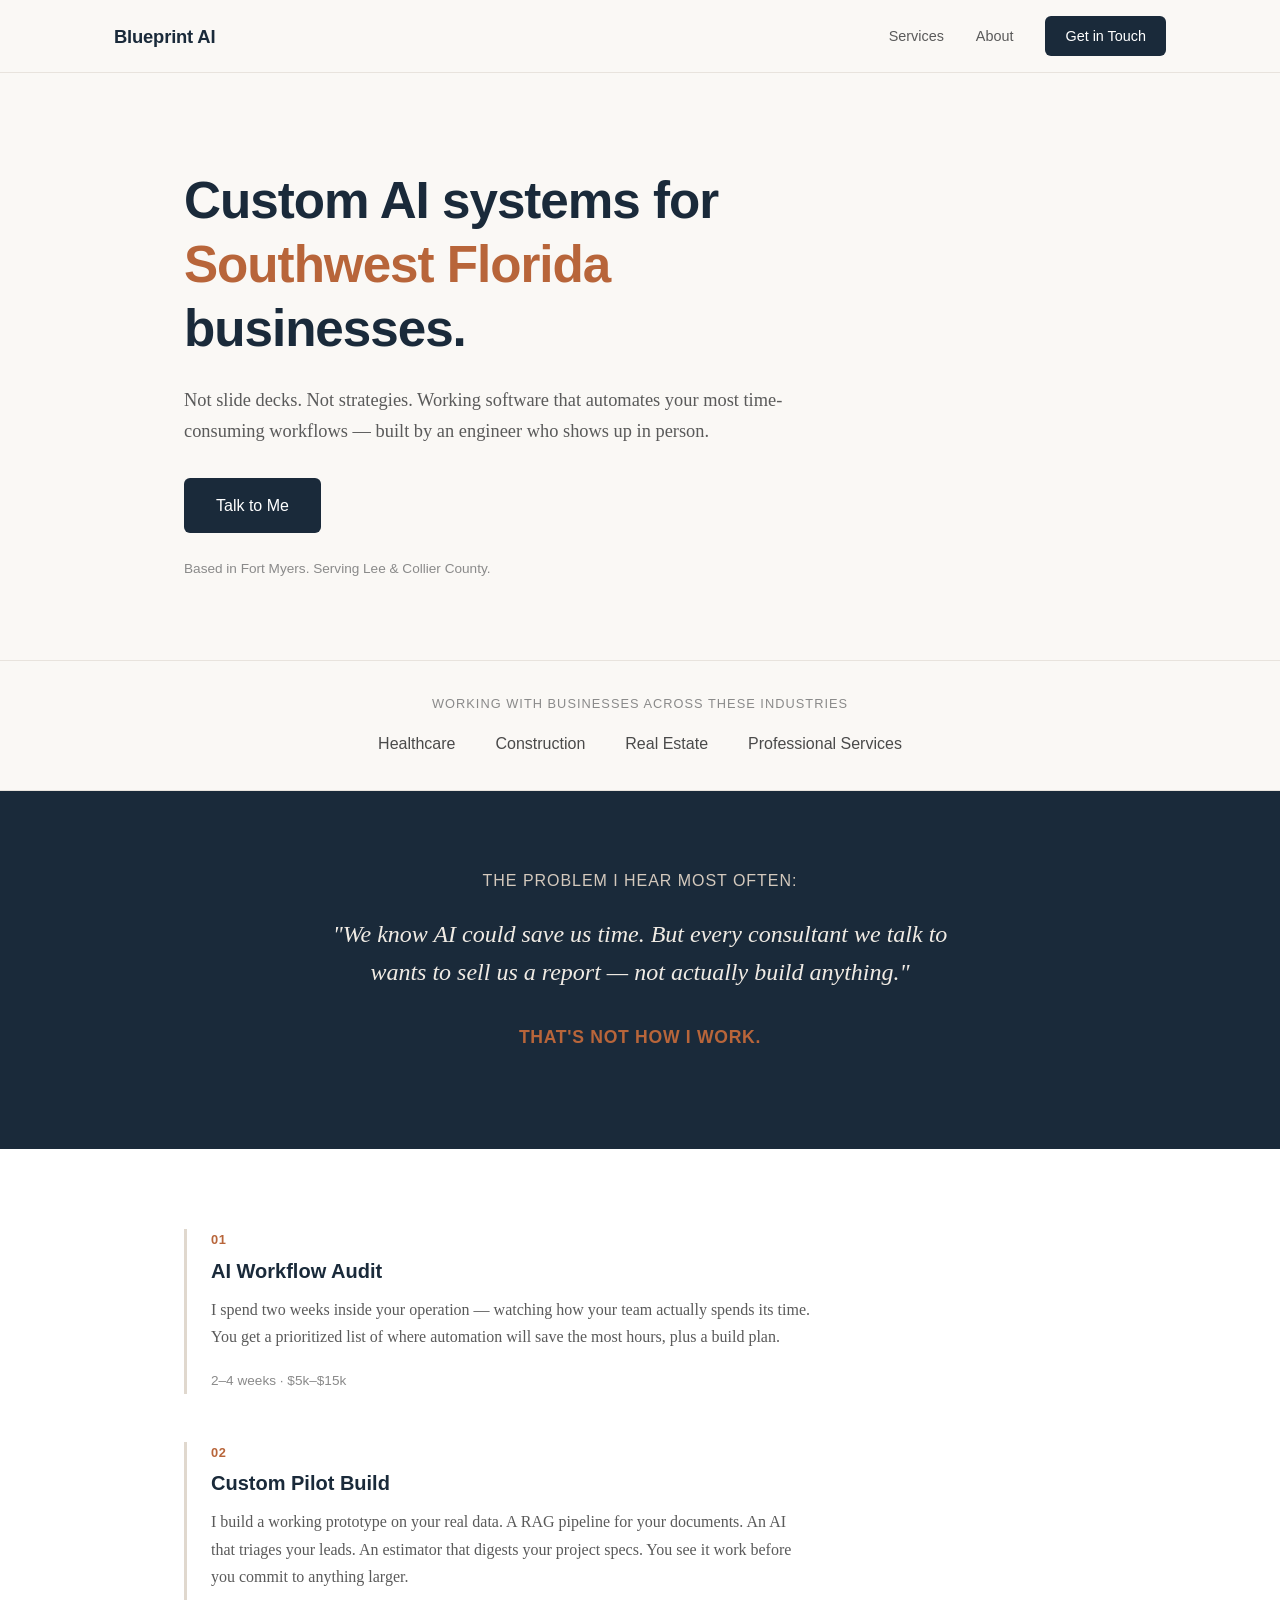
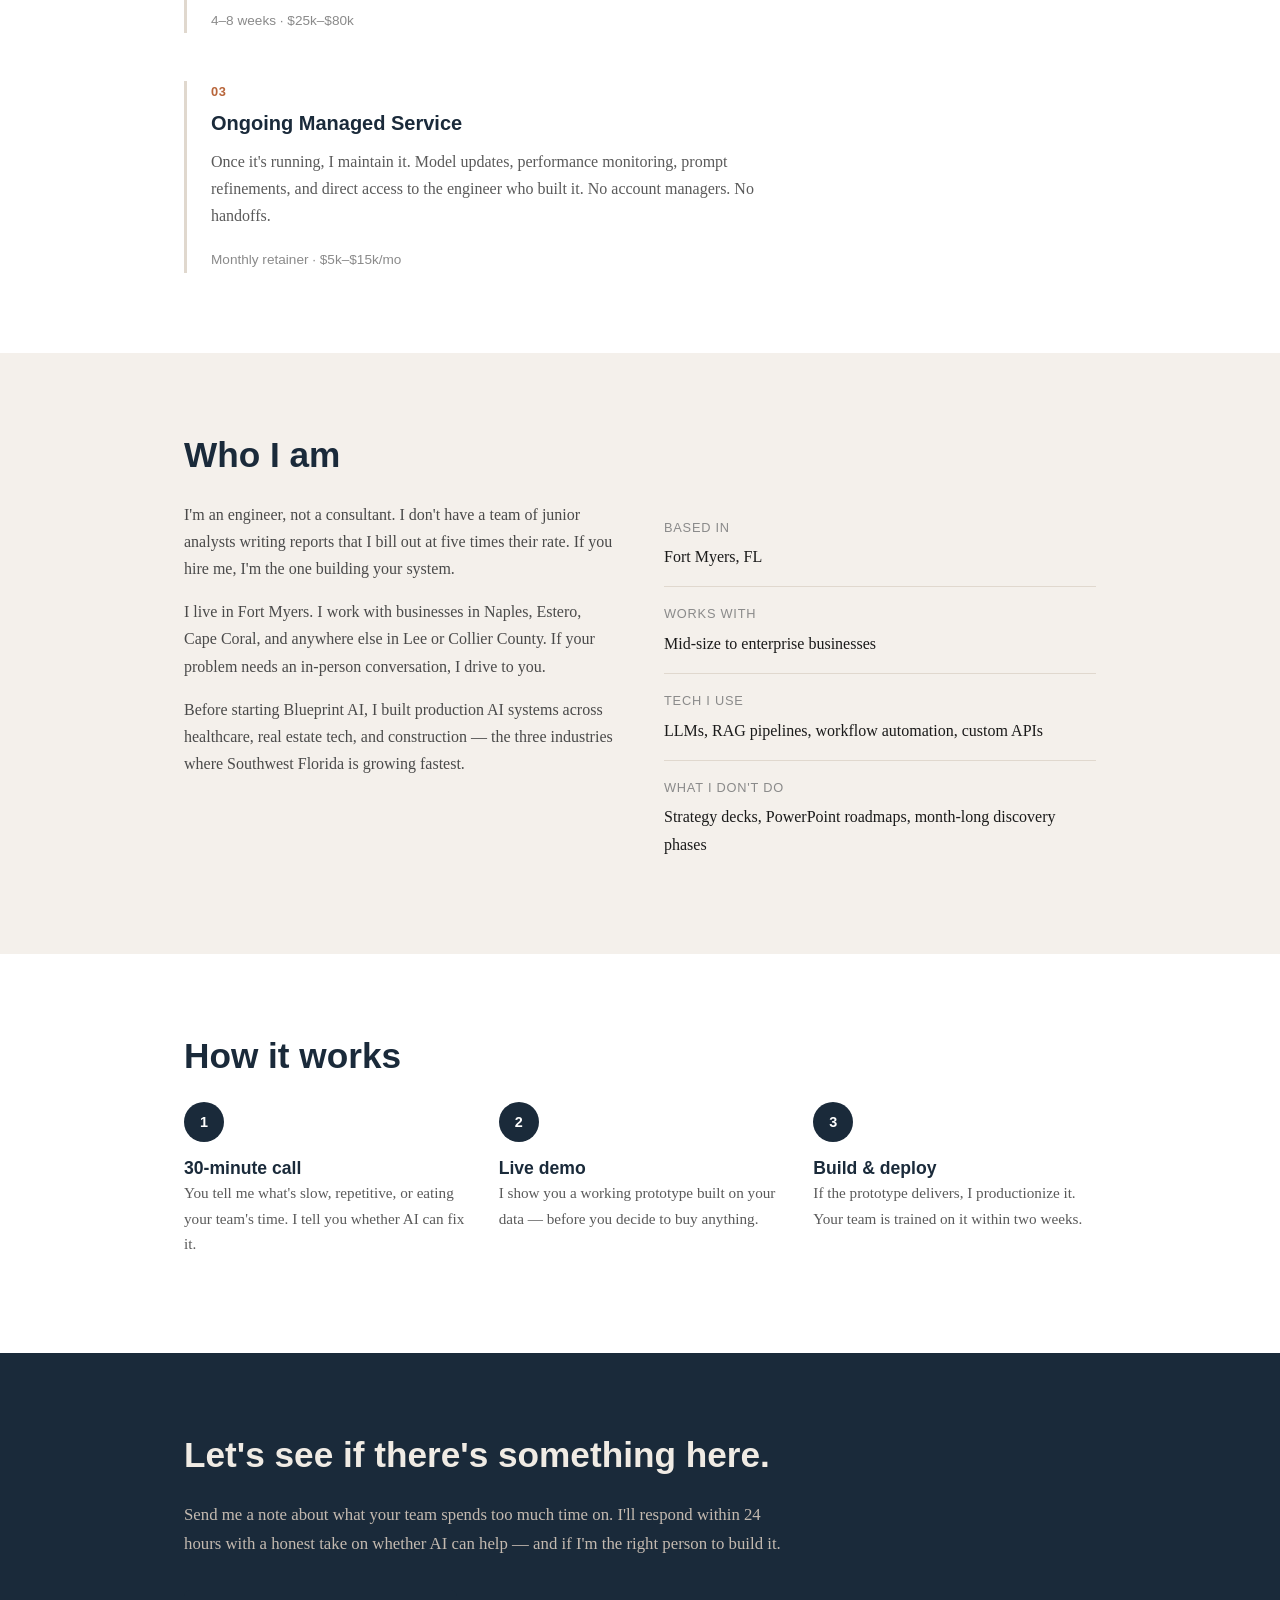
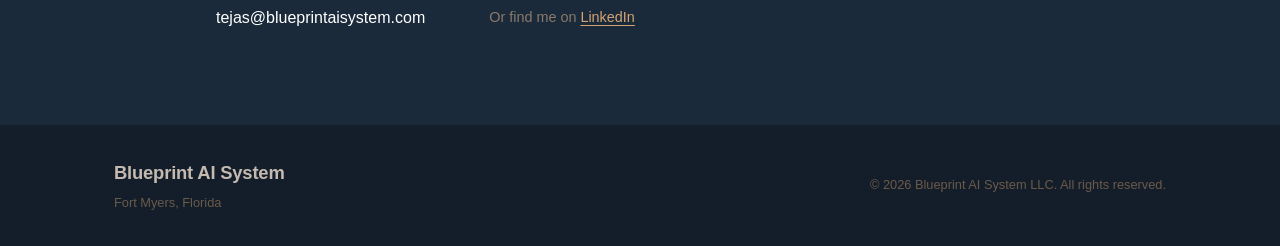
==== index.html @ 08731248 "Add files via upload" ====
<!DOCTYPE html>
<html lang="en">
<head>
  <meta charset="UTF-8">
  <meta name="viewport" content="width=device-width, initial-scale=1.0">
  <title>Blueprint AI System — AI Consulting for SW Florida</title>
  <meta name="description" content="Custom AI systems for healthcare, construction, and real estate businesses in Fort Myers, Naples, and Estero, Florida.">
  <link rel="stylesheet" href="styles.css">
  <link rel="icon" type="image/svg+xml" href="data:image/svg+xml,<svg xmlns='http://www.w3.org/2000/svg' viewBox='0 0 32 32'><rect width='32' height='32' rx='6' fill='%231a2a3a'/><text x='50%25' y='55%25' dominant-baseline='middle' text-anchor='middle' fill='%23ffffff' font-size='18' font-family='system-ui' font-weight='bold'>B</text></svg>">
</head>
<body>

<nav>
  <div class="nav-inner">
    <span class="logo">Blueprint AI</span>
    <div class="nav-links">
      <a href="#services">Services</a>
      <a href="#about">About</a>
      <a href="#contact" class="btn-nav">Get in Touch</a>
    </div>
  </div>
</nav>

<section class="hero">
  <div class="hero-content">
    <h1>Custom AI systems for<br><span class="accent">Southwest Florida</span> businesses.</h1>
    <p class="hero-sub">Not slide decks. Not strategies. Working software that automates your most time-consuming workflows — built by an engineer who shows up in person.</p>
    <a href="#contact" class="btn-primary">Talk to Me</a>
    <p class="hero-footnote">Based in Fort Myers. Serving Lee &amp; Collier County.</p>
  </div>
</section>

<section class="logos-bar">
  <p>Working with businesses across these industries</p>
  <div class="logo-list">
    <span>Healthcare</span>
    <span>Construction</span>
    <span>Real Estate</span>
    <span>Professional Services</span>
  </div>
</section>

<section class="problem" id="services">
  <div class="section-inner">
    <h2>The problem I hear most often:</h2>
    <p class="problem-text">"We know AI could save us time. But every consultant we talk to wants to sell us a report — not actually build anything."</p>
    <p class="solution-label">That's not how I work.</p>
  </div>
</section>

<section class="services">
  <div class="section-inner">
    <div class="service-card">
      <span class="service-num">01</span>
      <h3>AI Workflow Audit</h3>
      <p>I spend two weeks inside your operation — watching how your team actually spends its time. You get a prioritized list of where automation will save the most hours, plus a build plan.</p>
      <span class="service-meta">2&ndash;4 weeks &middot; $5k&ndash;$15k</span>
    </div>
    <div class="service-card">
      <span class="service-num">02</span>
      <h3>Custom Pilot Build</h3>
      <p>I build a working prototype on your real data. A RAG pipeline for your documents. An AI that triages your leads. An estimator that digests your project specs. You see it work before you commit to anything larger.</p>
      <span class="service-meta">4&ndash;8 weeks &middot; $25k&ndash;$80k</span>
    </div>
    <div class="service-card">
      <span class="service-num">03</span>
      <h3>Ongoing Managed Service</h3>
      <p>Once it's running, I maintain it. Model updates, performance monitoring, prompt refinements, and direct access to the engineer who built it. No account managers. No handoffs.</p>
      <span class="service-meta">Monthly retainer &middot; $5k&ndash;$15k/mo</span>
    </div>
  </div>
</section>

<section class="about" id="about">
  <div class="section-inner">
    <h2>Who I am</h2>
    <div class="about-grid">
      <div class="about-text">
        <p>I'm an engineer, not a consultant. I don't have a team of junior analysts writing reports that I bill out at five times their rate. If you hire me, I'm the one building your system.</p>
        <p>I live in Fort Myers. I work with businesses in Naples, Estero, Cape Coral, and anywhere else in Lee or Collier County. If your problem needs an in-person conversation, I drive to you.</p>
        <p>Before starting Blueprint AI, I built production AI systems across healthcare, real estate tech, and construction — the three industries where Southwest Florida is growing fastest.</p>
      </div>
      <div class="about-details">
        <div class="detail-item">
          <span class="detail-label">Based in</span>
          <span>Fort Myers, FL</span>
        </div>
        <div class="detail-item">
          <span class="detail-label">Works with</span>
          <span>Mid-size to enterprise businesses</span>
        </div>
        <div class="detail-item">
          <span class="detail-label">Tech I use</span>
          <span>LLMs, RAG pipelines, workflow automation, custom APIs</span>
        </div>
        <div class="detail-item">
          <span class="detail-label">What I don't do</span>
          <span>Strategy decks, PowerPoint roadmaps, month-long discovery phases</span>
        </div>
      </div>
    </div>
  </div>
</section>

<section class="how">
  <div class="section-inner">
    <h2>How it works</h2>
    <div class="steps">
      <div class="step">
        <span class="step-num">1</span>
        <h4>30-minute call</h4>
        <p>You tell me what's slow, repetitive, or eating your team's time. I tell you whether AI can fix it.</p>
      </div>
      <div class="step">
        <span class="step-num">2</span>
        <h4>Live demo</h4>
        <p>I show you a working prototype built on your data — before you decide to buy anything.</p>
      </div>
      <div class="step">
        <span class="step-num">3</span>
        <h4>Build & deploy</h4>
        <p>If the prototype delivers, I productionize it. Your team is trained on it within two weeks.</p>
      </div>
    </div>
  </div>
</section>

<section class="contact" id="contact">
  <div class="section-inner">
    <h2>Let's see if there's something here.</h2>
    <p class="contact-sub">Send me a note about what your team spends too much time on. I'll respond within 24 hours with a honest take on whether AI can help — and if I'm the right person to build it.</p>
    <div class="contact-links">
      <a href="mailto:tejas@blueprintaisystem.com" class="btn-primary">tejas@blueprintaisystem.com</a>
      <p class="contact-or">Or find me on <a href="#" class="underline">LinkedIn</a></p>
    </div>
  </div>
</section>

<footer>
  <div class="footer-inner">
    <div class="footer-left">
      <span class="logo">Blueprint AI System</span>
      <p class="footer-small">Fort Myers, Florida</p>
    </div>
    <div class="footer-right">
      <p class="footer-small">&copy; 2026 Blueprint AI System LLC. All rights reserved.</p>
    </div>
  </div>
</footer>

</body>
</html>
---- styles.css ----
/* Blueprint AI System — Brand Styles */

/* --- Reset & Base --- */
*, *::before, *::after { box-sizing: border-box; margin: 0; padding: 0; }

html {
  font-size: 16px;
  scroll-behavior: smooth;
}

body {
  font-family: Georgia, "Times New Roman", Times, serif;
  color: #1a1a1a;
  background: #faf8f5;
  line-height: 1.7;
  -webkit-font-smoothing: antialiased;
}

img { max-width: 100%; height: auto; display: block; }
a { color: inherit; text-decoration: none; }

/* --- Typography --- */
h1, h2, h3, h4 {
  font-family: -apple-system, BlinkMacSystemFont, "Segoe UI", Roboto, Helvetica, Arial, sans-serif;
  font-weight: 600;
  line-height: 1.25;
  color: #1a2a3a;
}

h1 { font-size: clamp(2rem, 5vw, 3.2rem); letter-spacing: -0.02em; }
h2 { font-size: clamp(1.5rem, 3.5vw, 2.2rem); margin-bottom: 1.5rem; }
h3 { font-size: 1.25rem; font-weight: 600; margin-bottom: 0.75rem; }
h4 { font-size: 1.1rem; font-weight: 600; }

p { margin-bottom: 1rem; color: #3a3a3a; }

.section-inner {
  max-width: 960px;
  margin: 0 auto;
  padding: 5rem 1.5rem;
}

.accent {
  color: #b8653a;
}

/* --- Navigation --- */
nav {
  position: sticky;
  top: 0;
  background: rgba(250, 248, 245, 0.92);
  backdrop-filter: blur(8px);
  -webkit-backdrop-filter: blur(8px);
  border-bottom: 1px solid #e8e3dd;
  z-index: 100;
}

.nav-inner {
  max-width: 1100px;
  margin: 0 auto;
  padding: 1rem 1.5rem;
  display: flex;
  align-items: center;
  justify-content: space-between;
}

.logo {
  font-family: -apple-system, BlinkMacSystemFont, "Segoe UI", Roboto, sans-serif;
  font-weight: 700;
  font-size: 1.15rem;
  color: #1a2a3a;
  letter-spacing: -0.01em;
}

.nav-links {
  display: flex;
  align-items: center;
  gap: 2rem;
  font-family: -apple-system, BlinkMacSystemFont, "Segoe UI", Roboto, sans-serif;
  font-size: 0.9rem;
}

.nav-links a {
  color: #5a5a5a;
  transition: color 0.2s;
}

.nav-links a:hover {
  color: #1a2a3a;
}

.btn-nav {
  background: #1a2a3a;
  color: #fff !important;
  padding: 0.5rem 1.25rem;
  border-radius: 6px;
  font-weight: 500;
  transition: background 0.2s;
}

.btn-nav:hover {
  background: #2a3a4a !important;
}

/* --- Buttons --- */
.btn-primary {
  display: inline-block;
  background: #1a2a3a;
  color: #fff;
  font-family: -apple-system, BlinkMacSystemFont, "Segoe UI", Roboto, sans-serif;
  font-weight: 500;
  font-size: 1rem;
  padding: 0.85rem 2rem;
  border-radius: 6px;
  transition: background 0.2s;
  border: none;
  cursor: pointer;
}

.btn-primary:hover {
  background: #2a3a4a;
}

.underline {
  text-decoration: underline;
  text-underline-offset: 3px;
  color: #b8653a;
}

/* --- Hero --- */
.hero {
  padding: 6rem 1.5rem 4rem;
  max-width: 960px;
  margin: 0 auto;
}

.hero-content {
  max-width: 720px;
}

.hero-sub {
  font-size: 1.15rem;
  line-height: 1.65;
  color: #5a5a5a;
  margin: 1.5rem 0 2rem;
  max-width: 600px;
}

.hero-footnote {
  font-size: 0.85rem;
  color: #8a8a8a;
  margin-top: 1.5rem;
  font-family: -apple-system, BlinkMacSystemFont, "Segoe UI", Roboto, sans-serif;
}

/* --- Logos Bar --- */
.logos-bar {
  border-top: 1px solid #e8e3dd;
  border-bottom: 1px solid #e8e3dd;
  padding: 2rem 1.5rem;
  text-align: center;
}

.logos-bar p {
  font-family: -apple-system, BlinkMacSystemFont, "Segoe UI", Roboto, sans-serif;
  font-size: 0.8rem;
  text-transform: uppercase;
  letter-spacing: 0.08em;
  color: #8a8a8a;
  margin-bottom: 1rem;
}

.logo-list {
  display: flex;
  justify-content: center;
  gap: 2.5rem;
  flex-wrap: wrap;
  font-family: -apple-system, BlinkMacSystemFont, "Segoe UI", Roboto, sans-serif;
  font-weight: 500;
  font-size: 1rem;
  color: #4a4a4a;
}

/* --- Problem --- */
.problem {
  background: #1a2a3a;
  color: #e8e3dd;
}

.problem .section-inner {
  text-align: center;
}

.problem h2 {
  color: #d4c9bd;
  font-size: 1rem;
  text-transform: uppercase;
  letter-spacing: 0.06em;
  font-weight: 400;
  font-family: -apple-system, BlinkMacSystemFont, "Segoe UI", Roboto, sans-serif;
  margin-bottom: 1.5rem;
}

.problem-text {
  font-size: clamp(1.15rem, 2.5vw, 1.5rem);
  line-height: 1.6;
  color: #f0ebe4;
  max-width: 650px;
  margin: 0 auto 2rem;
  font-style: italic;
}

.solution-label {
  font-family: -apple-system, BlinkMacSystemFont, "Segoe UI", Roboto, sans-serif;
  font-weight: 600;
  color: #b8653a;
  font-size: 1.1rem;
  text-transform: uppercase;
  letter-spacing: 0.04em;
}

/* --- Services --- */
.services {
  background: #fff;
}

.services .section-inner {
  display: flex;
  flex-direction: column;
  gap: 3rem;
}

.service-card {
  border-left: 3px solid #e0d8ce;
  padding-left: 1.5rem;
}

.service-num {
  font-family: -apple-system, BlinkMacSystemFont, "Segoe UI", Roboto, sans-serif;
  font-weight: 700;
  font-size: 0.8rem;
  color: #b8653a;
  letter-spacing: 0.04em;
  display: block;
  margin-bottom: 0.5rem;
}

.service-card p {
  color: #5a5a5a;
  max-width: 600px;
}

.service-meta {
  font-family: -apple-system, BlinkMacSystemFont, "Segoe UI", Roboto, sans-serif;
  font-size: 0.85rem;
  color: #8a8a8a;
}

/* --- About --- */
.about {
  background: #f4f0eb;
}

.about-grid {
  display: grid;
  grid-template-columns: 1fr 1fr;
  gap: 3rem;
}

@media (max-width: 700px) {
  .about-grid {
    grid-template-columns: 1fr;
    gap: 2rem;
  }
}

.about-text p {
  color: #4a4a4a;
}

.detail-item {
  padding: 1rem 0;
  border-bottom: 1px solid #e0d8ce;
}

.detail-item:last-child {
  border-bottom: none;
}

.detail-label {
  display: block;
  font-family: -apple-system, BlinkMacSystemFont, "Segoe UI", Roboto, sans-serif;
  font-size: 0.8rem;
  text-transform: uppercase;
  letter-spacing: 0.06em;
  color: #8a8a8a;
  margin-bottom: 0.3rem;
}

/* --- How --- */
.how {
  background: #fff;
}

.steps {
  display: grid;
  grid-template-columns: repeat(3, 1fr);
  gap: 2rem;
}

@media (max-width: 700px) {
  .steps {
    grid-template-columns: 1fr;
    gap: 2.5rem;
  }
}

.step-num {
  display: inline-flex;
  align-items: center;
  justify-content: center;
  width: 2.5rem;
  height: 2.5rem;
  border-radius: 50%;
  background: #1a2a3a;
  color: #fff;
  font-family: -apple-system, BlinkMacSystemFont, "Segoe UI", Roboto, sans-serif;
  font-weight: 600;
  font-size: 0.9rem;
  margin-bottom: 1rem;
}

.step p {
  font-size: 0.95rem;
  color: #5a5a5a;
}

/* --- Contact --- */
.contact {
  background: #1a2a3a;
  color: #e8e3dd;
}

.contact h2 {
  color: #f0ebe4;
}

.contact-sub {
  color: #c4bab0;
  font-size: 1.05rem;
  max-width: 600px;
  margin-bottom: 2rem;
}

.contact-links {
  display: flex;
  align-items: center;
  gap: 2rem;
  flex-wrap: wrap;
}

.contact-or {
  font-family: -apple-system, BlinkMacSystemFont, "Segoe UI", Roboto, sans-serif;
  font-size: 0.9rem;
  color: #8a7a6a;
  margin: 0;
}

.contact-or a {
  color: #d4a373;
}

.contact-or a:hover {
  color: #e0b88a;
}

/* --- Footer --- */
footer {
  background: #141e2a;
  color: #8a7a6a;
}

.footer-inner {
  max-width: 1100px;
  margin: 0 auto;
  padding: 2rem 1.5rem;
  display: flex;
  justify-content: space-between;
  align-items: center;
  flex-wrap: wrap;
  gap: 1rem;
}

.footer-left .logo {
  color: #c4bab0;
  display: block;
  margin-bottom: 0.25rem;
}

.footer-small {
  font-family: -apple-system, BlinkMacSystemFont, "Segoe UI", Roboto, sans-serif;
  font-size: 0.8rem;
  color: #6a5a4a;
  margin: 0;
}

/* --- Misc --- */
::selection {
  background: #d4a373;
  color: #1a1a1a;
}
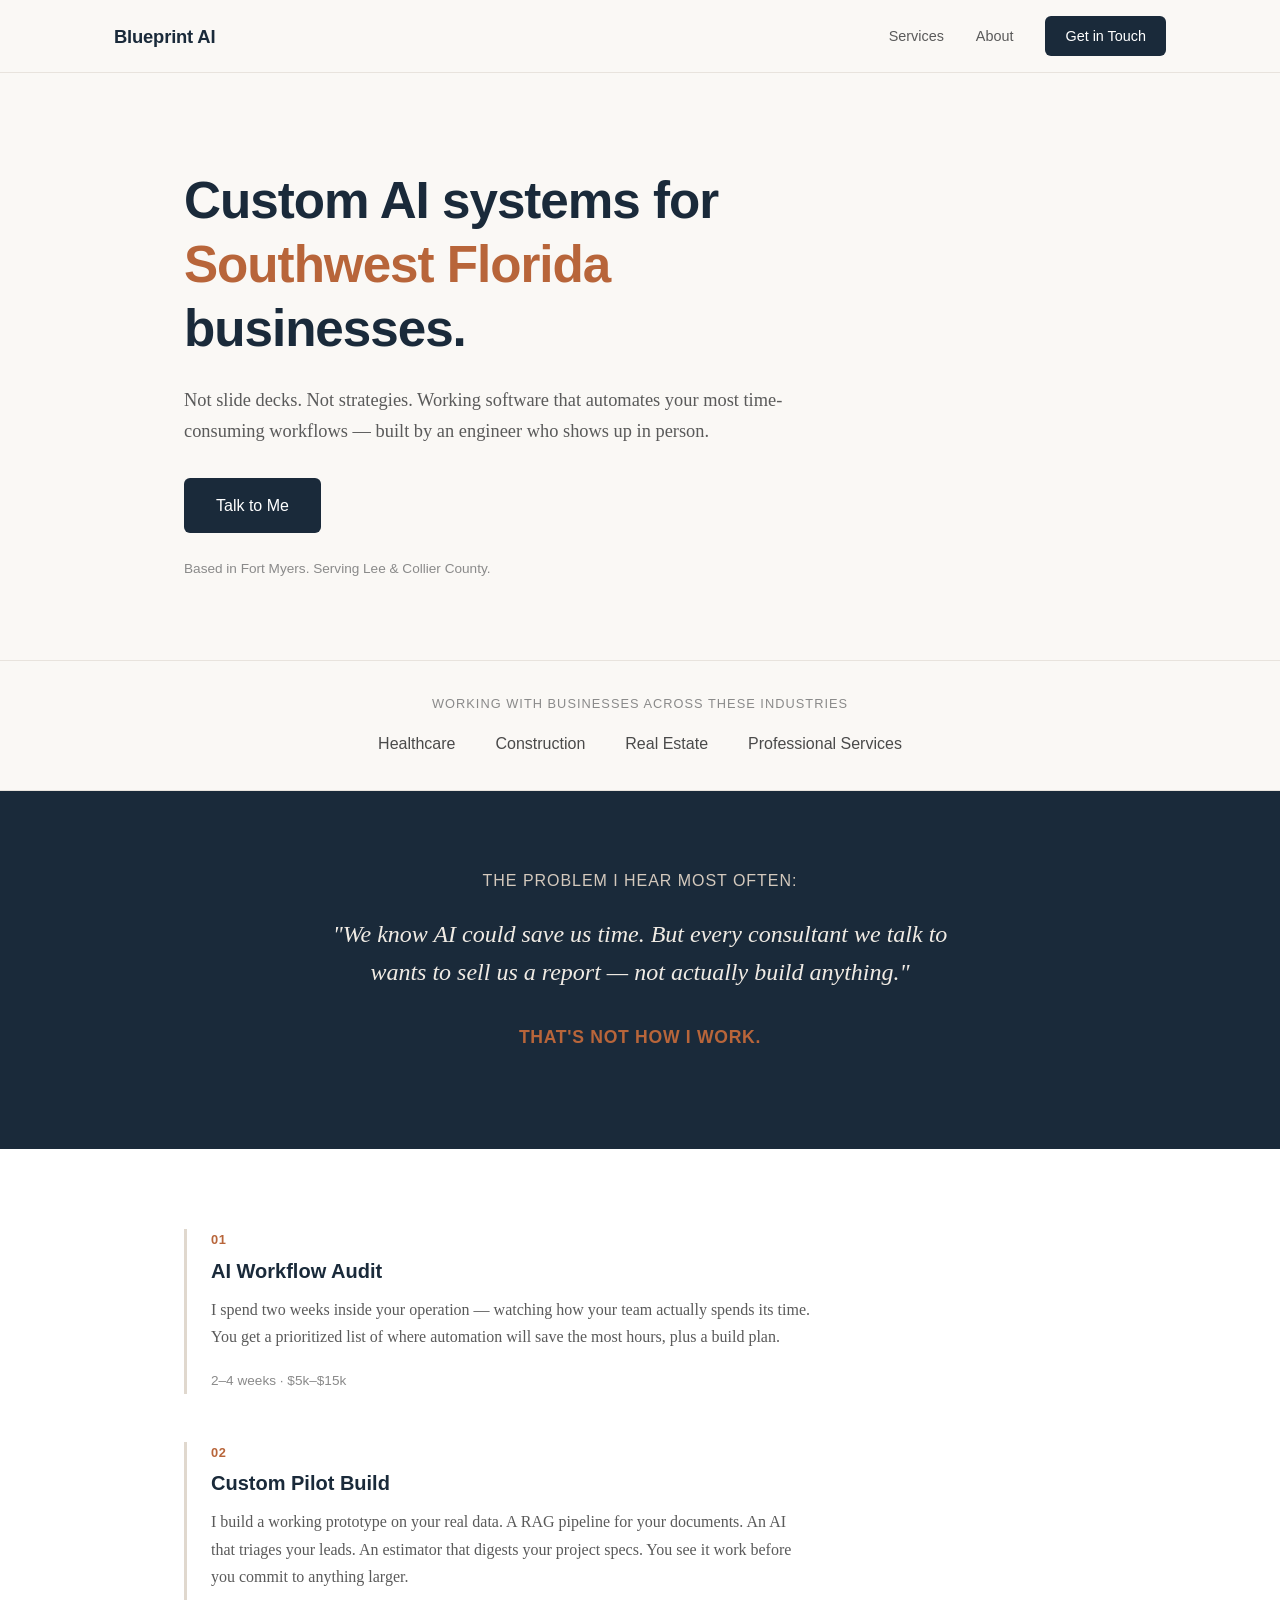
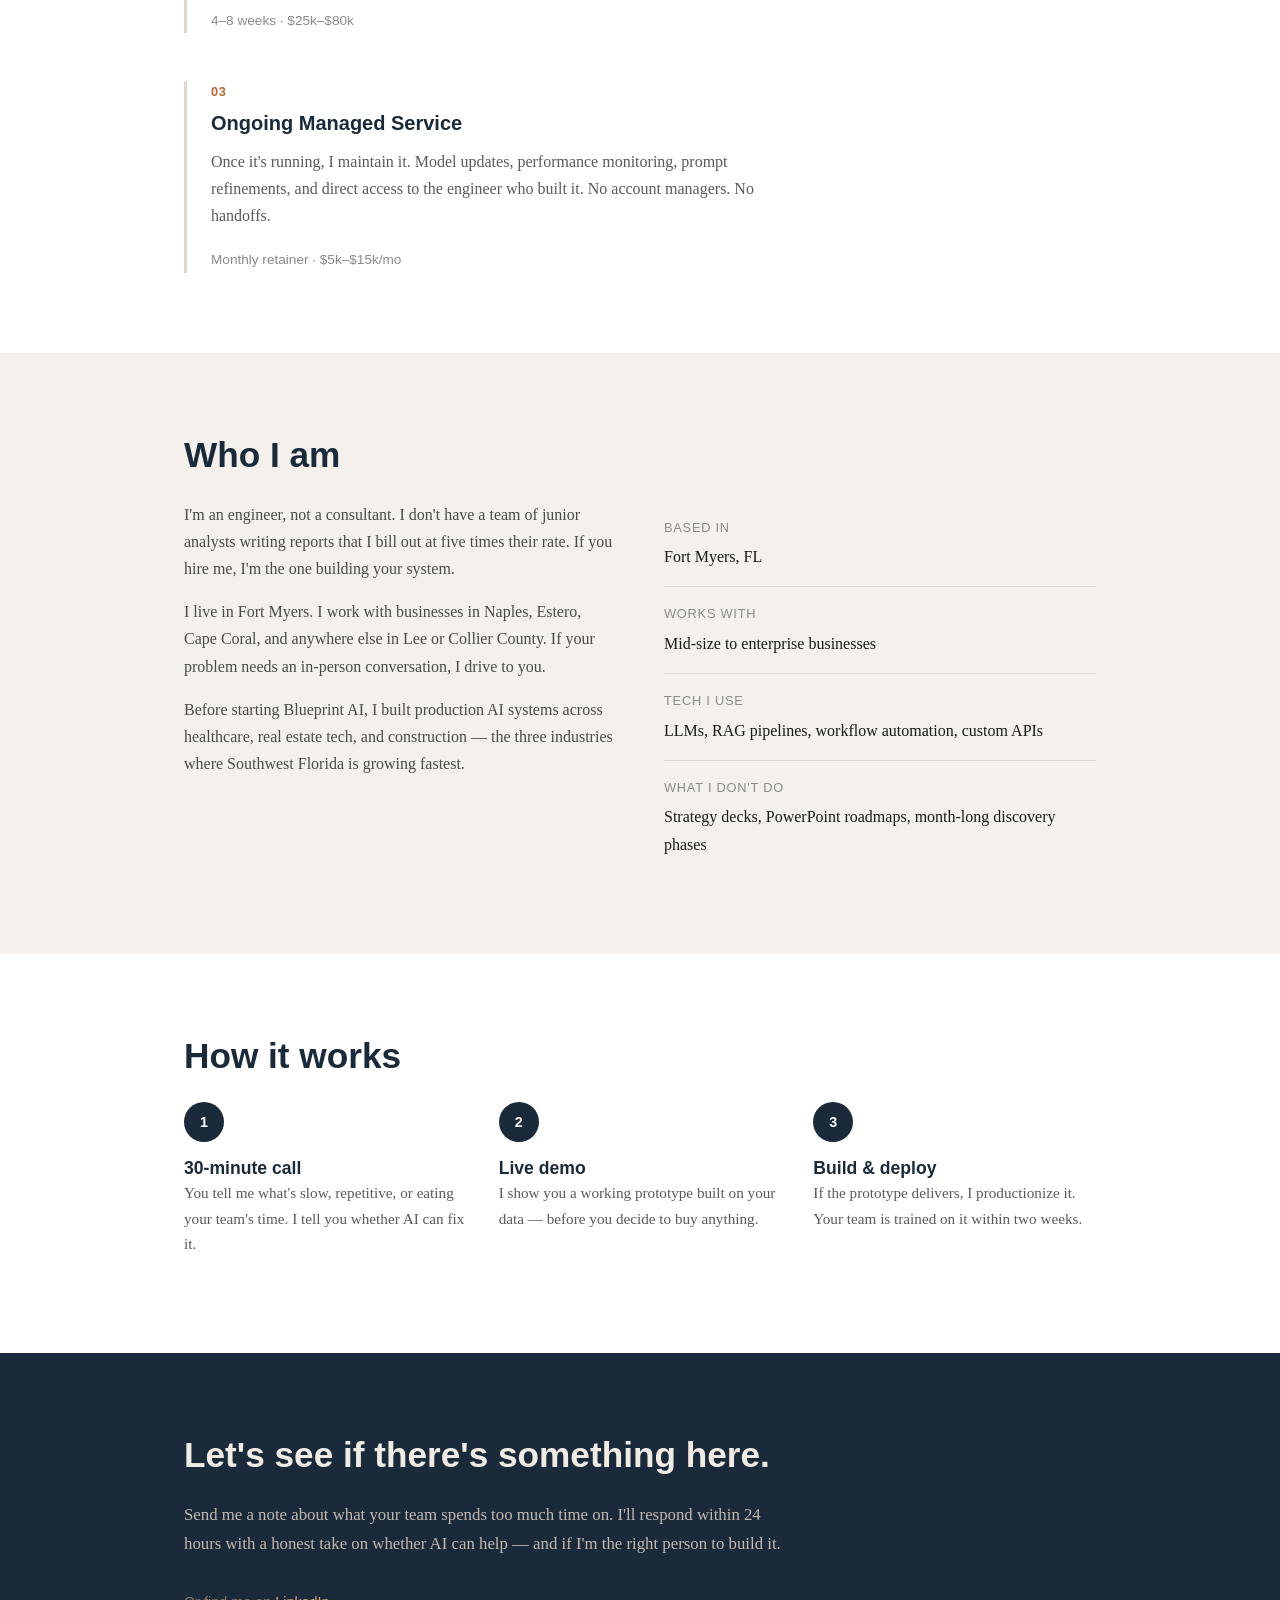
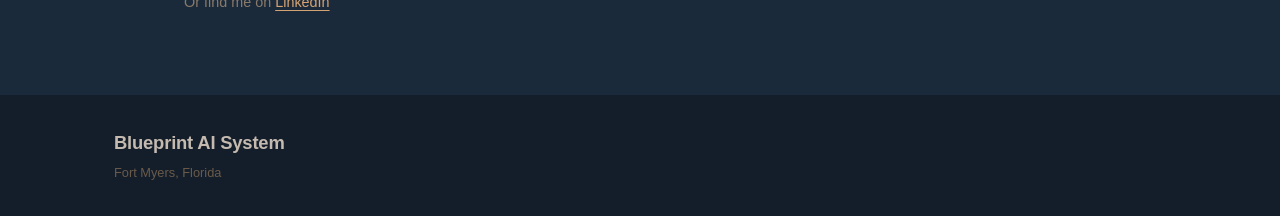
==== commit a0e67bb2: "Comment out email and copyright sections in index.html Comment out email link and copyright notice i" ====
--- a/index.html
+++ b/index.html
@@ -130,7 +130,7 @@
     <h2>Let's see if there's something here.</h2>
     <p class="contact-sub">Send me a note about what your team spends too much time on. I'll respond within 24 hours with a honest take on whether AI can help — and if I'm the right person to build it.</p>
     <div class="contact-links">
-      <a href="mailto:tejas@blueprintaisystem.com" class="btn-primary">tejas@blueprintaisystem.com</a>
+      <!-- <a href="mailto:tejas@blueprintaisystem.com" class="btn-primary">tejas@blueprintaisystem.com</a> -->
       <p class="contact-or">Or find me on <a href="#" class="underline">LinkedIn</a></p>
     </div>
   </div>
@@ -143,7 +143,7 @@
       <p class="footer-small">Fort Myers, Florida</p>
     </div>
     <div class="footer-right">
-      <p class="footer-small">&copy; 2026 Blueprint AI System LLC. All rights reserved.</p>
+      <!-- <p class="footer-small">&copy; 2026 Blueprint AI System LLC. All rights reserved.</p> -->
     </div>
   </div>
 </footer>
